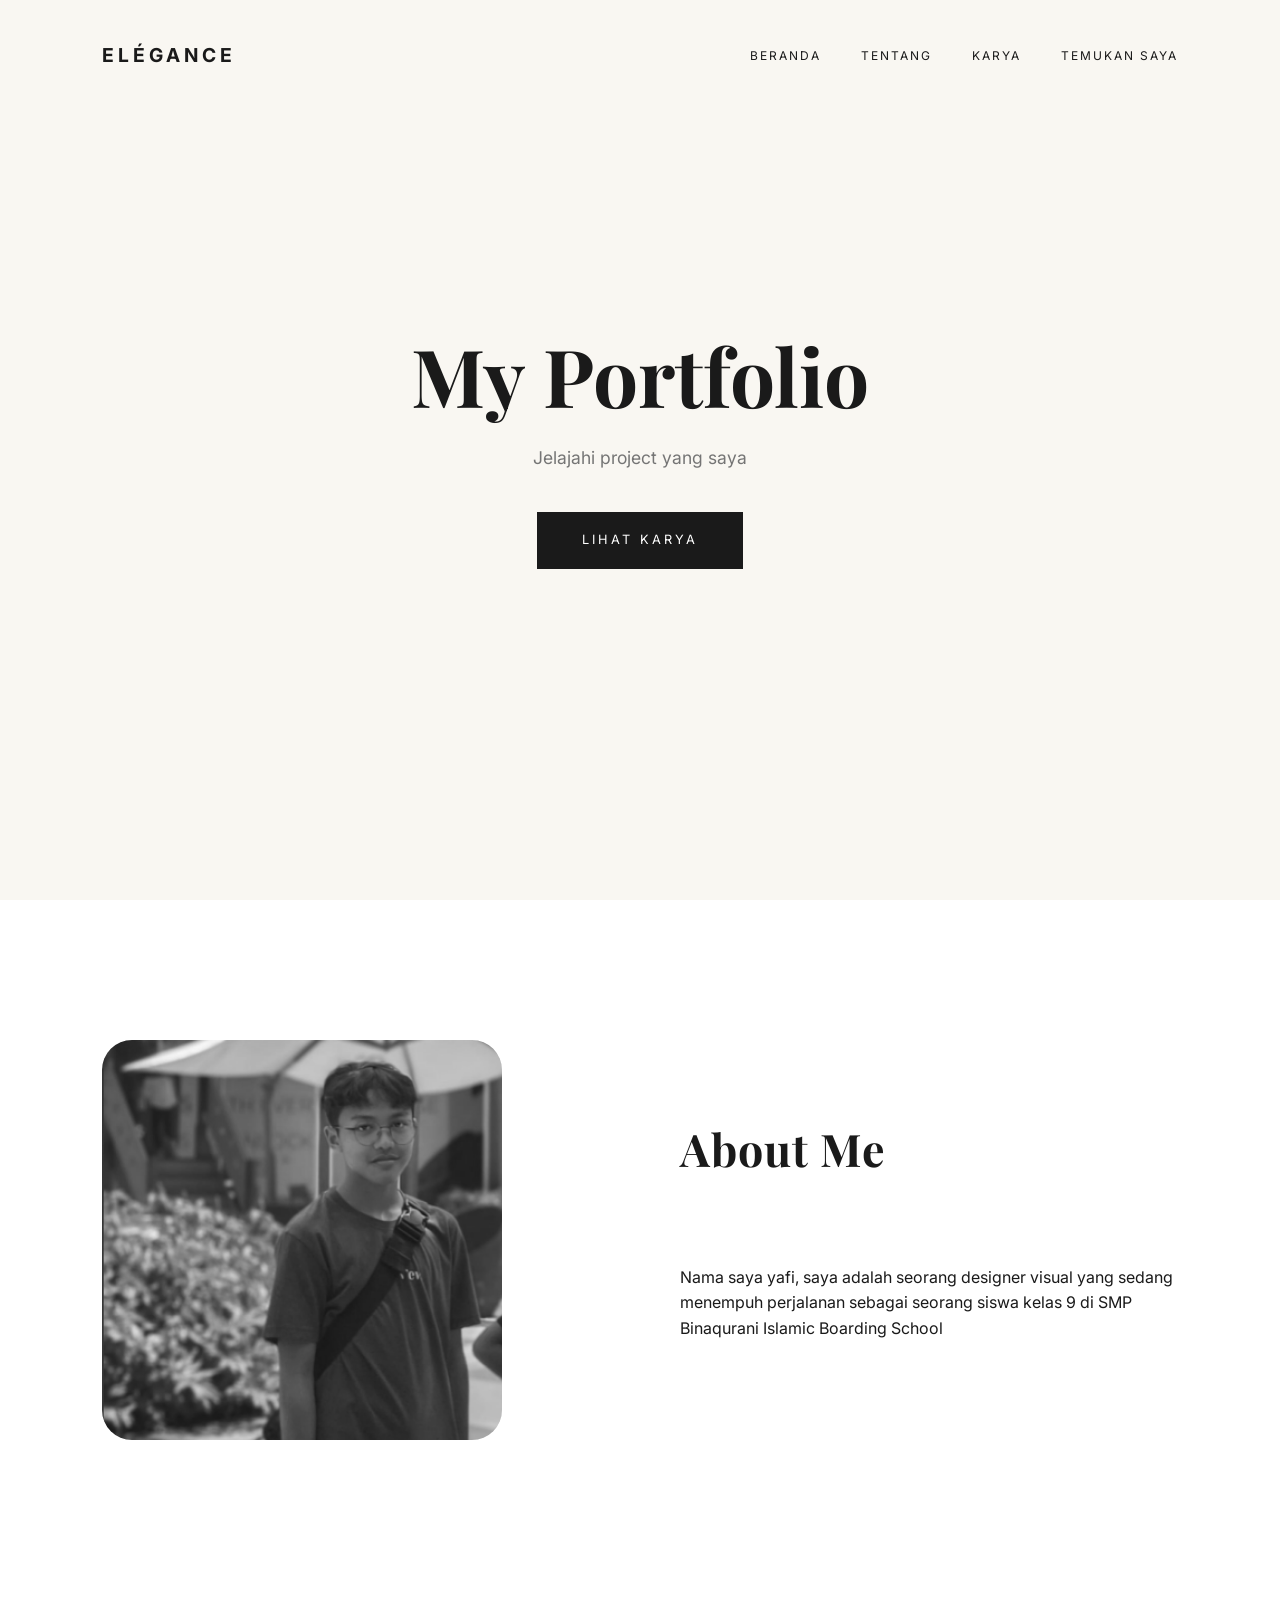
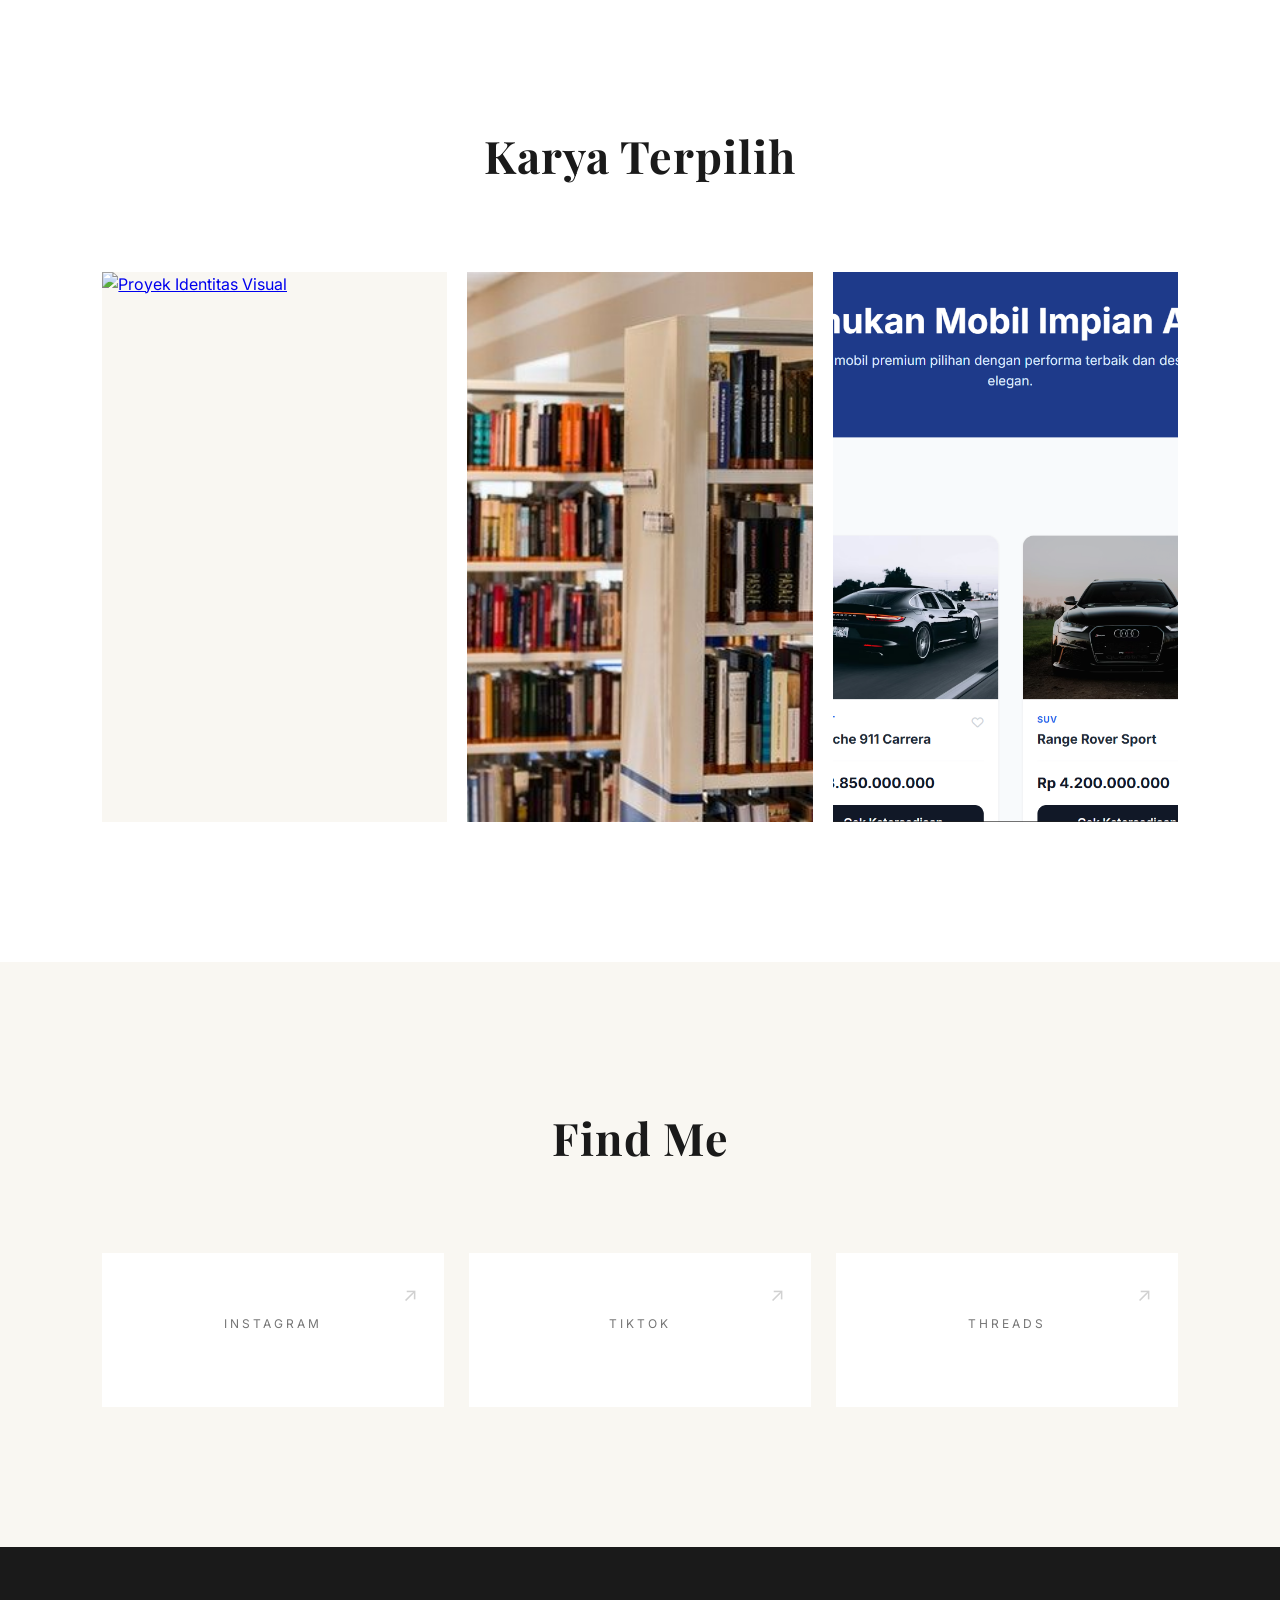
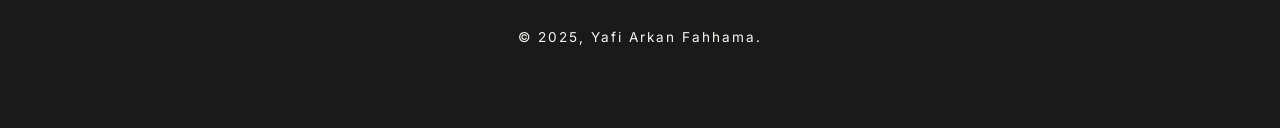
==== index.html @ fb0f3db7 "Fix HTML formatting and structure" ====
<!doctype html>
<html lang="id">
  <head>
    <meta charset="UTF-8" />
    <meta name="viewport" content="width=device-width, initial-scale=1.0" />
    <title>Portofolio | Minimalis & Elegan</title>
    <!-- Google Fonts -->
    <link
      href="https://fonts.googleapis.com/css2?family=Playfair+Display:wght@400;700&family=Inter:wght@300;400;500&display=swap"
      rel="stylesheet"
    />
    <!-- Hubungkan ke CSS -->
    <link rel="stylesheet" href="style.css" />
  </head>
  <body>
    <!-- Layar Pemuat (Loader) -->
    <div id="loader">
      <div class="loader-content">
        <h2 style="letter-spacing: 0.5rem">MEMUAT</h2>
      </div>
    </div>

    <!-- Navigasi -->
    <nav id="navbar">
      <a href="#" class="logo">ELÉGANCE</a>
      <div class="nav-links">
        <a href="#beranda">Beranda</a>
        <a href="#tentang">Tentang</a>
        <a href="#karya">Karya</a>
        <a href="#temukan">Temukan Saya</a>
      </div>
    </nav>

    <!-- Hero Section -->
    <section class="hero" id="beranda">
      <div class="hero-content">
        <h1>My Portfolio</h1>
        <p>Jelajahi project yang saya</p>
        <a href="#karya" class="btn">Lihat Karya</a>
      </div>
    </section>

    <!-- Tentang Section -->
    <section id="tentang">
      <div class="about-container reveal">
        <div class="about-img">
          <img src="Screenshot 2025-06-14 143809.png" alt="Foto Profil" />
        </div>
        <div class="about-text">
          <h2 class="section-title" style="text-align: left">About Me</h2>
          <p>
            Nama saya yafi, saya adalah seorang designer visual yang sedang
            menempuh perjalanan sebagai seorang siswa kelas 9 di SMP Binaqurani
            Islamic Boarding School
          </p>
          <br />
          <p></p>
        </div>
      </div>
    </section>

    <!-- Karya Section (2 Proyek) -->
    <section id="karya">
      <h2 class="section-title reveal">Karya Terpilih</h2>
      <div class="portfolio-grid reveal">
        <!-- Proyek 1 -->
        <div class="portfolio-item">
          <a href="/JadwalShalat/index.html" target="_blank";>
            <img src="masjdi alqalam.png" alt="Proyek Identitas Visual" />
            <div class="portfolio-overlay">
              <h3>Web Masjid</h3>
              <p>Website jadwal shalat masjid</p>
            </div>
          </a>
        </div>
        <!-- Proyek 2 -->
        <div class="portfolio-item">
          <a href="">
            <img src="perpus.png" alt="Proyek Desain Produk" />
            <div class="portfolio-overlay">
              <h3>Web Perpustakaan</h3>
              <p>Web tentang sistem kerja perpustakaan</p>
            </div>
          </a>
        </div>
        <!--Project 3-->
         <div class="portfolio-item">
          <a href="/KatalogMobil/index.html" target="_blank";>
            <img src="katalog-mobil.png" alt="Proyek Katalog Mobil"/>
            <div class="portfolio-overlay">
              <h3>Web Katalog Mobil</h3>
              <p>Website harga mobil sederhana  </p>
            </div>
          </a>
        </div>
      </div>
    </section>

    <!-- Find Me Section (3 Kolom Sosial Media) -->
    <section class="find-me-section" id="temukan">
      <h2 class="section-title reveal">Find Me</h2>
      <div class="social-grid reveal">
        <!-- Instagram -->
        <a
          href="https://www.instagram.com/yafifahhama/"
          target="_blank"
          class="social-item"
        >
          <span class="social-label">Instagram</span>

          <div class="social-arrow">↗</div>
        </a>
        <!-- LinkedIn -->
        <a
          href="https://www.tiktok.com/@yafarf"
          target="_blank"
          class="social-item"
        >
          <span class="social-label">TikTok</span>

          <div class="social-arrow">↗</div>
        </a>
        <!-- Email -->
        <a
          href="https://www.threads.com/@yafifahhama"
          target="_blank"
          class="social-item"
        >
          <span class="social-label">Threads</span>

          <div class="social-arrow">↗</div>
        </a>
      </div>
    </section>

    <!-- Footer -->
    <footer>
      <p>&copy; 2025, Yafi Arkan Fahhama.</p>
    </footer>

    <!-- Hubungkan ke JavaScript -->
    <script src="script.js"></script>
  </body>
</html>
---- style.css ----
/* Variabel Warna */
:root {
  --white: #ffffff;
  --cream: #f9f7f2;
  --black: #1a1a1a;
  --gray: #757575;
  --transition: all 0.6s cubic-bezier(0.2, 1, 0.3, 1);
}

/* Reset Dasar */
* {
  margin: 0;
  padding: 0;
  box-sizing: border-box;
}

html {
  scroll-behavior: smooth;
}

body {
  font-family: "Inter", sans-serif;
  background-color: var(--white);
  color: var(--black);
  line-height: 1.6;
  overflow-x: hidden;
}

h1,
h2,
h3 {
  font-family: "Playfair Display", serif;
  font-weight: 700;
}

/* --- Loader --- */
#loader {
  position: fixed;
  inset: 0;
  background: var(--black);
  z-index: 9999;
  display: flex;
  justify-content: center;
  align-items: center;
  color: var(--cream);
  transition: opacity 0.8s ease;
}

/* --- Navigasi --- */
nav {
  position: fixed;
  top: 0;
  width: 100%;
  padding: 40px 8%;
  display: flex;
  justify-content: space-between;
  align-items: center;
  z-index: 1000;
  transition: var(--transition);
}

nav.scrolled {
  padding: 20px 8%;
  background: rgba(255, 255, 255, 0.95);
  backdrop-filter: blur(10px);
  border-bottom: 1px solid rgba(0, 0, 0, 0.05);
}

.logo {
  text-decoration: none;
  color: var(--black);
  font-weight: 700;
  letter-spacing: 4px;
  font-size: 1.2rem;
}

.nav-links {
  display: flex;
  gap: 40px;
}

.nav-links a {
  text-decoration: none;
  color: var(--black);
  font-size: 0.75rem;
  text-transform: uppercase;
  letter-spacing: 2px;
  position: relative;
  transition: var(--transition);
}

.nav-links a::after {
  content: "";
  position: absolute;
  bottom: -8px;
  left: 0;
  width: 0;
  height: 1px;
  background: var(--black);
  transition: var(--transition);
}

.nav-links a:hover::after {
  width: 100%;
}

/* --- Hero Section --- */
.hero {
  height: 100vh;
  background: var(--cream);
  display: flex;
  justify-content: center;
  align-items: center;
  text-align: center;
  padding: 0 8%;
}

.hero h1 {
  font-size: clamp(2.5rem, 8vw, 5rem);
  margin-bottom: 25px;
  line-height: 1.1;
  opacity: 0;
  transform: translateY(30px);
  animation: fadeInUp 1s forwards 0.8s;
}

.hero p {
  color: var(--gray);
  margin-bottom: 40px;
  max-width: 600px;
  margin-inline: auto;
  font-size: 1.1rem;
  opacity: 0;
  transform: translateY(30px);
  animation: fadeInUp 1s forwards 1s;
}

.btn {
  display: inline-block;
  padding: 18px 45px;
  background: var(--black);
  color: var(--white);
  text-decoration: none;
  text-transform: uppercase;
  font-size: 0.8rem;
  letter-spacing: 3px;
  transition: var(--transition);
  opacity: 0;
  transform: translateY(30px);
  animation: fadeInUp 1s forwards 1.2s;
}

.btn:hover {
  background: #333;
  transform: translateY(-5px);
  box-shadow: 0 15px 30px rgba(0, 0, 0, 0.1);
}

/* --- Section General --- */
section {
  padding: 140px 8%;
}

.section-title {
  font-size: 2.8rem;
  margin-bottom: 80px;
  text-align: center;
  letter-spacing: 1px;
}

/* --- Tentang --- */
.about-container {
  display: grid;
  grid-template-columns: 1fr 1fr;
  gap: 80px;
  align-items: center;
}

.about-img {
  height: 400px;
  width: 400px;
  overflow: hidden;
  background: #f0f0f0;
  border-radius: 30px;
}

.about-img img {
  width: 100%;
  height: 100%;
  object-fit: cover;
  filter: grayscale(1);
  transition: var(--transition);
}

.about-img:hover img {
  filter: grayscale(0);
  transform: scale(1.05);
}

/* --- Karya (2 Kolom) --- */
.portfolio-grid {
  display: grid;
  grid-template-columns: repeat(auto-fit, minmax(250px, 1fr));
  gap: 20px;
}

.portfolio-item {
  position: relative;
  height: 550px;
  overflow: hidden;
  background: var(--cream);
  cursor: pointer;
}

.portfolio-item img {
  width: 100%;
  height: 100%;
  object-fit: cover;
  transition: transform 1.2s ease;
}

.portfolio-overlay {
  position: absolute;
  inset: 0;
  background: rgba(26, 26, 26, 0.9);
  color: white;
  display: flex;
  flex-direction: column;
  justify-content: center;
  align-items: center;
  padding: 50px;
  text-align: center;
  opacity: 0;
  transition: var(--transition);
}

.portfolio-item:hover .portfolio-overlay {
  opacity: 1;
}

.portfolio-item:hover img {
  transform: scale(1.1);
}

.portfolio-overlay h3 {
  font-size: 1.8rem;
  margin-bottom: 15px;
}

/* --- Find Me (3 Kolom) --- */
.find-me-section {
  background: var(--cream);
}

.social-grid {
  display: grid;
  grid-template-columns: repeat(3, 1fr);
  gap: 25px;
}

.social-item {
  background: var(--white);
  padding: 60px 40px;
  text-decoration: none;
  color: var(--black);
  display: flex;
  flex-direction: column;
  align-items: center;
  text-align: center;
  border: 1px solid transparent;
  transition: var(--transition);
  position: relative;
}

.social-item:hover {
  border-color: var(--black);
  transform: translateY(-8px);
}

.social-label {
  font-size: 0.75rem;
  text-transform: uppercase;
  letter-spacing: 3px;
  color: var(--gray);
  margin-bottom: 12px;
}

.social-handle {
  font-family: "Playfair Display", serif;
  font-size: 1.5rem;
  font-weight: 700;
}

.social-arrow {
  position: absolute;
  top: 25px;
  right: 25px;
  opacity: 0.2;
  font-size: 1.2rem;
  transition: var(--transition);
}

.social-item:hover .social-arrow {
  opacity: 1;
  transform: translate(4px, -4px);
}

/* --- Animasi Reveal --- */
.reveal {
  opacity: 0;
  transform: translateY(50px);
  transition:
    opacity 1s ease,
    transform 1s ease;
}

.reveal.active {
  opacity: 1;
  transform: translateY(0);
}

@keyframes fadeInUp {
  to {
    opacity: 1;
    transform: translateY(0);
  }
}

/* Footer */
footer {
  padding: 80px 8%;
  text-align: center;
  background: var(--black);
  color: var(--cream);
  font-size: 0.85rem;
  letter-spacing: 2px;
}

/* Responsif */
@media (max-width: 992px) {
  .about-container,
  .portfolio-grid,
  .social-grid {
    grid-template-columns: 1fr;
  }
  .about-img {
    height: 400px;
  }
  .hero h1 {
    font-size: 3.5rem;
  }
}
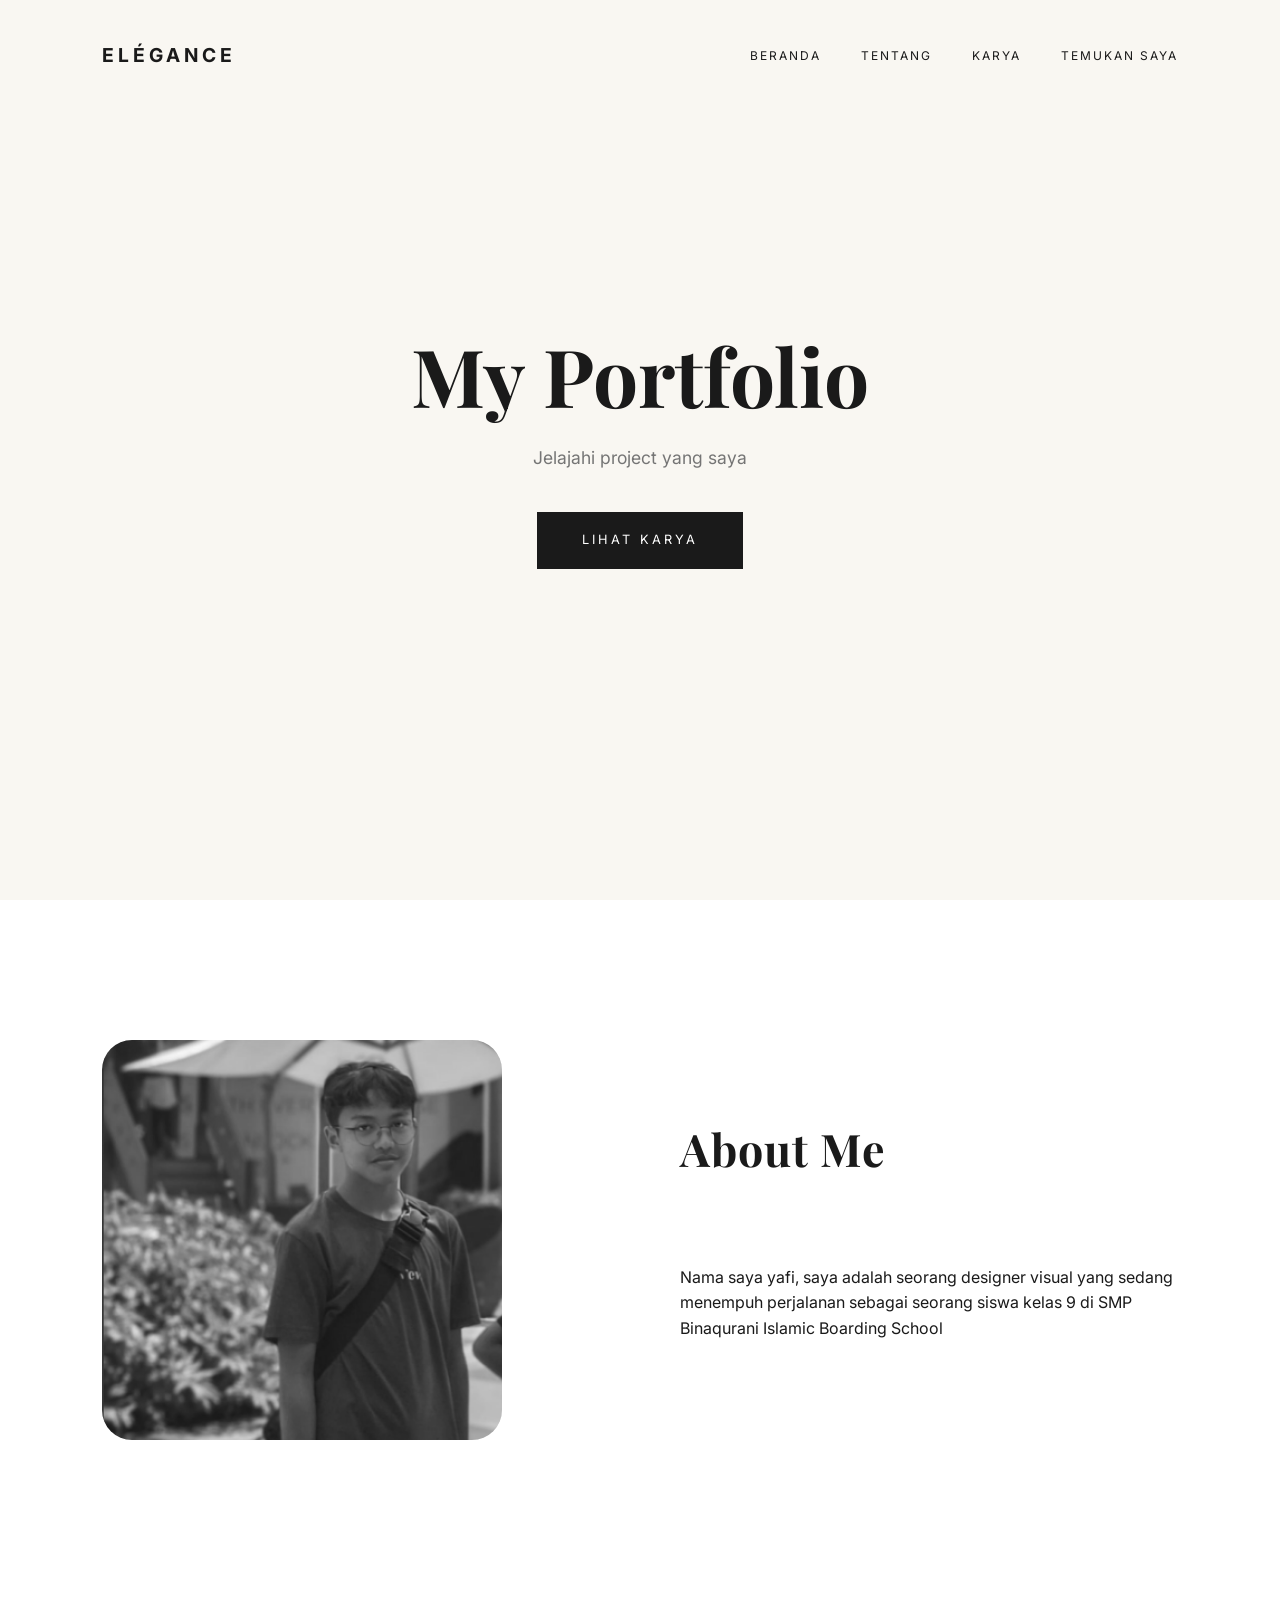
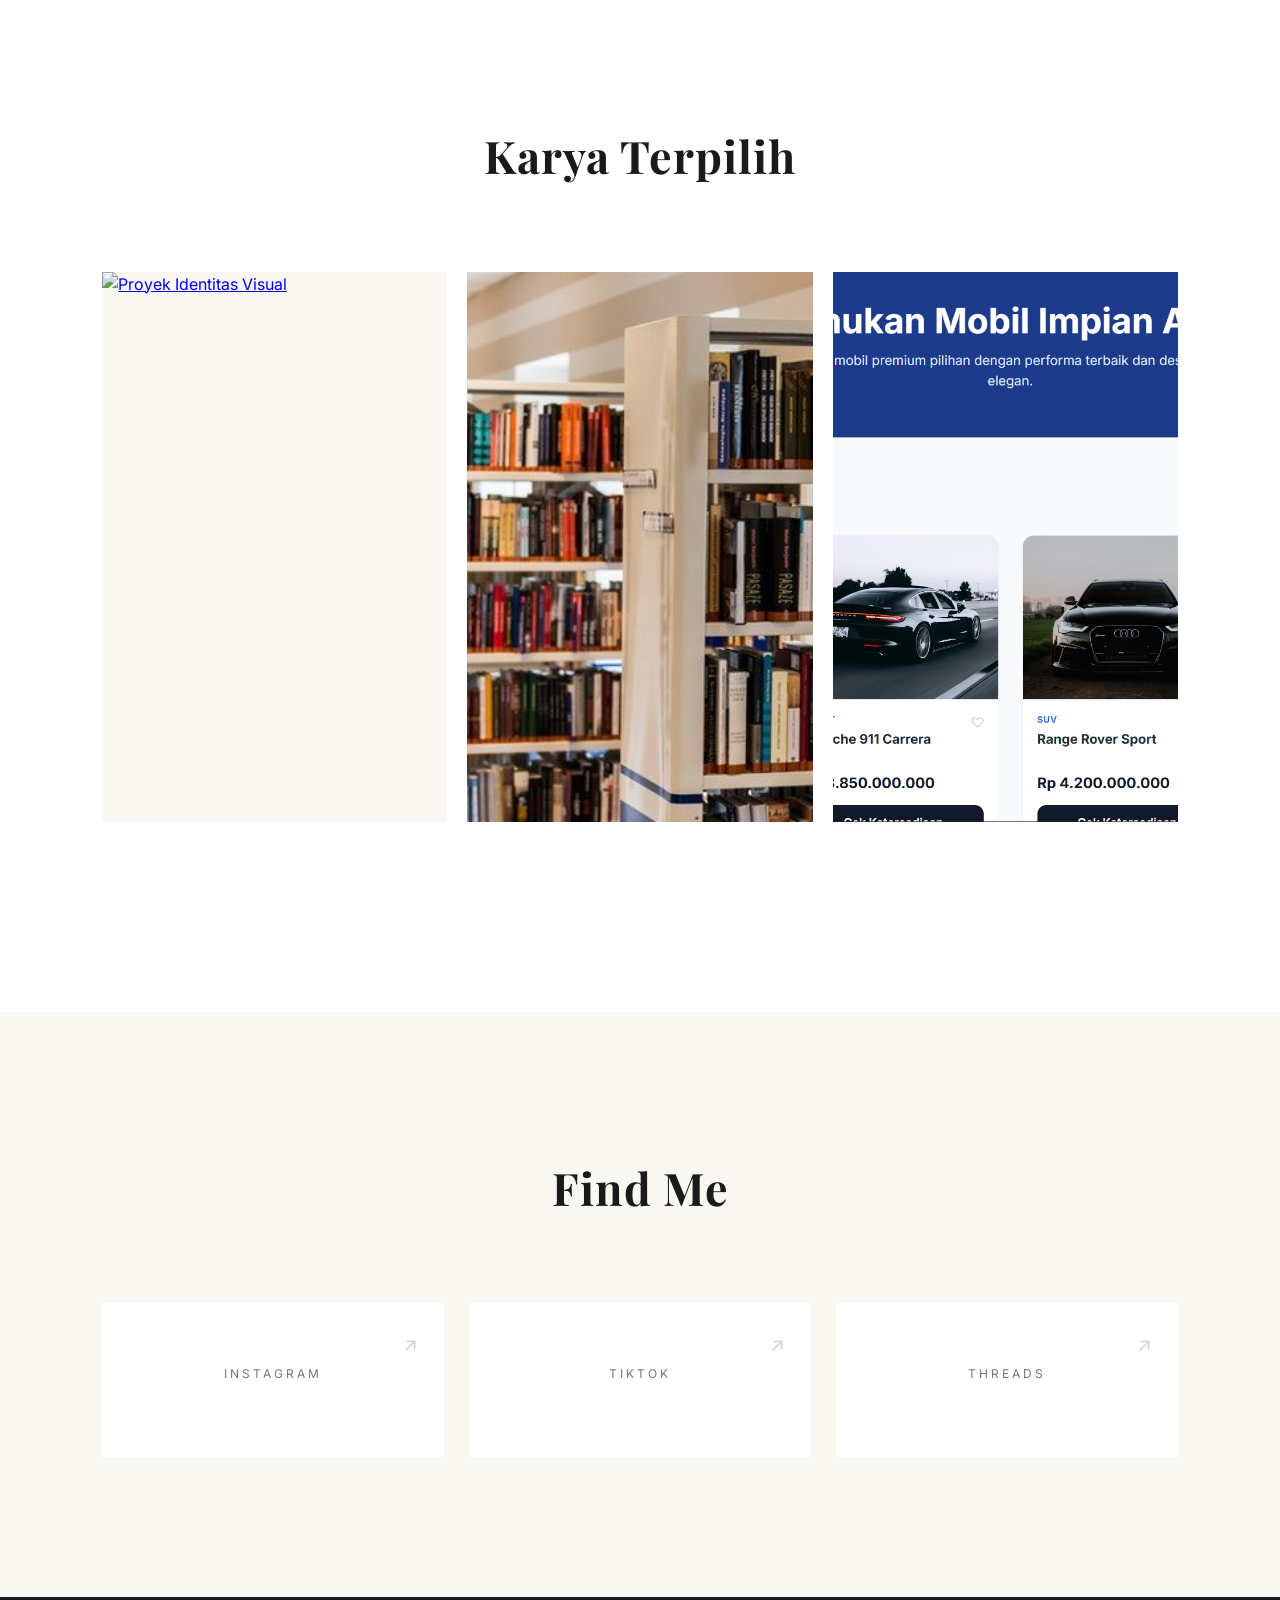
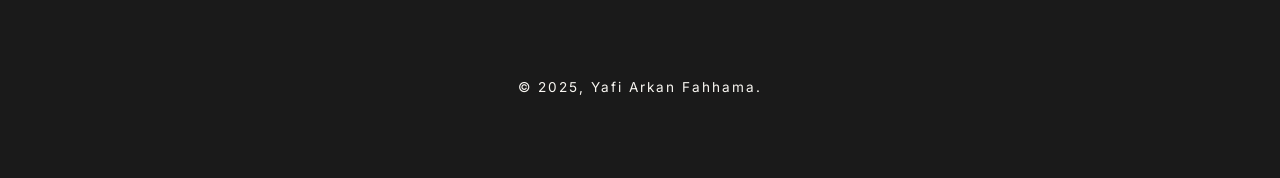
==== commit db157868: "Update index.html" ====
--- a/index.html
+++ b/index.html
@@ -85,7 +85,7 @@
         </div>
         <!--Project 3-->
          <div class="portfolio-item">
-          <a href="/KatalogMobil/index.html" target="_blank";>
+          <a href="../KatalogMobil/index.html" target="_blank";>
             <img src="katalog-mobil.png" alt="Proyek Katalog Mobil"/>
             <div class="portfolio-overlay">
               <h3>Web Katalog Mobil</h3>
--- a/style.css
+++ b/style.css
@@ -210,6 +210,7 @@
   overflow: hidden;
   background: var(--cream);
   cursor: pointer;
+  margin-bottom: 50px;
 }
 
 .portfolio-item img {
